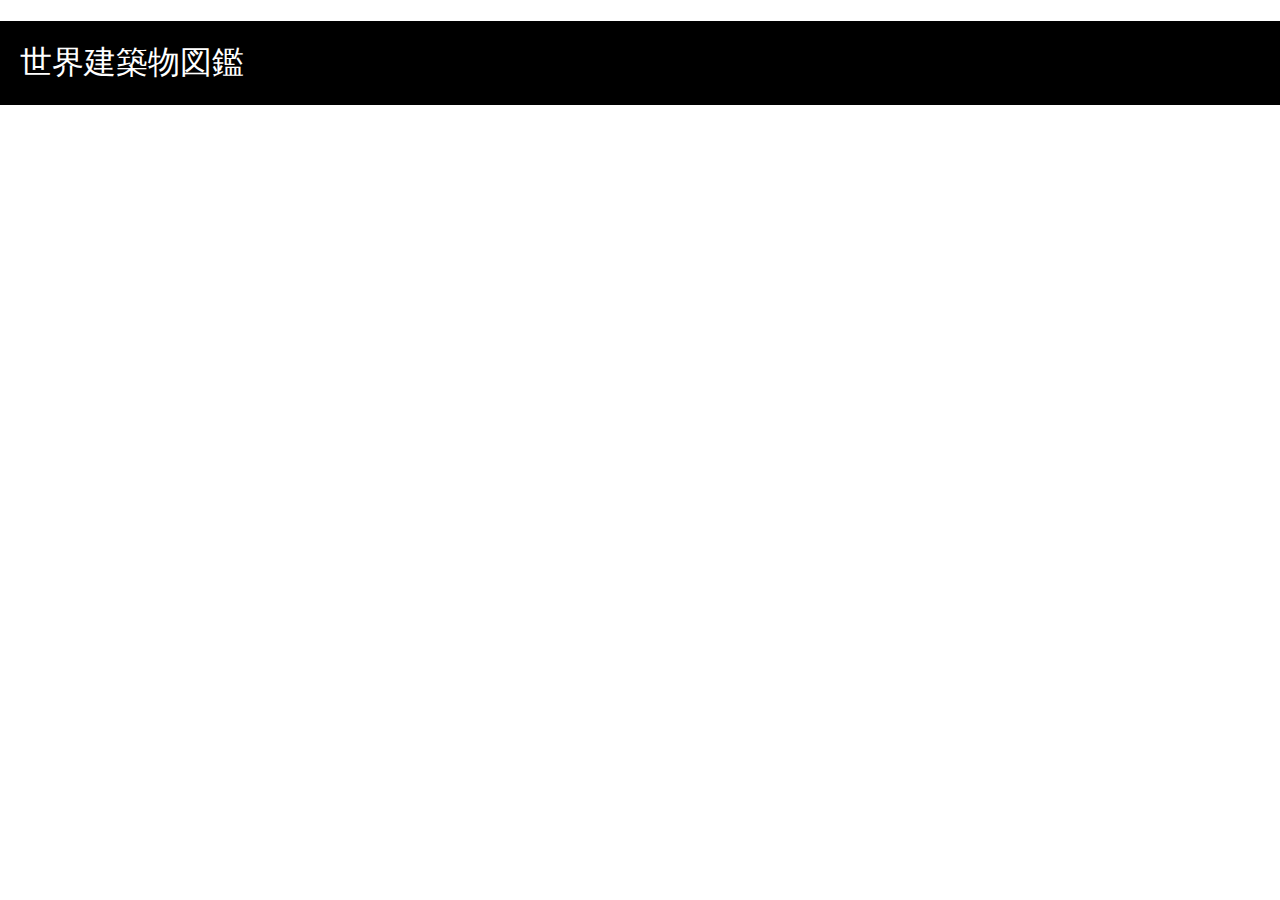
==== world-photo.html @ bb58488c "first commit" ====
<!DOCTYPE html>
<html lang="ja">
<head>
	<meta charset="UTF-8">
	<meta http-equiv="X-UA-Compatible" content="IE=edge">
	<meta name="viewport" content="width=device-width, initial-scale=1.0">
	<link href="https://fonts.googleapis.com/css2?family=Yuji+Mai&display=swap" rel="stylesheet">
	<link rel="stylesheet" href="./world-photo.css">
	<title>Document</title>
</head>
<body>
	<div class="header">
		<h1>世界建築物図鑑</h1>
	</div>
</body>
</html>
---- world-photo.css ----
@charset "UTF-8";
body{
	margin: 0;
}
.header h1{
	color: #fff;
	font-family: 'Zen Old Mincho', serif;	
	font-weight: lighter;
	background-color: #000;
	padding: 20px;
}
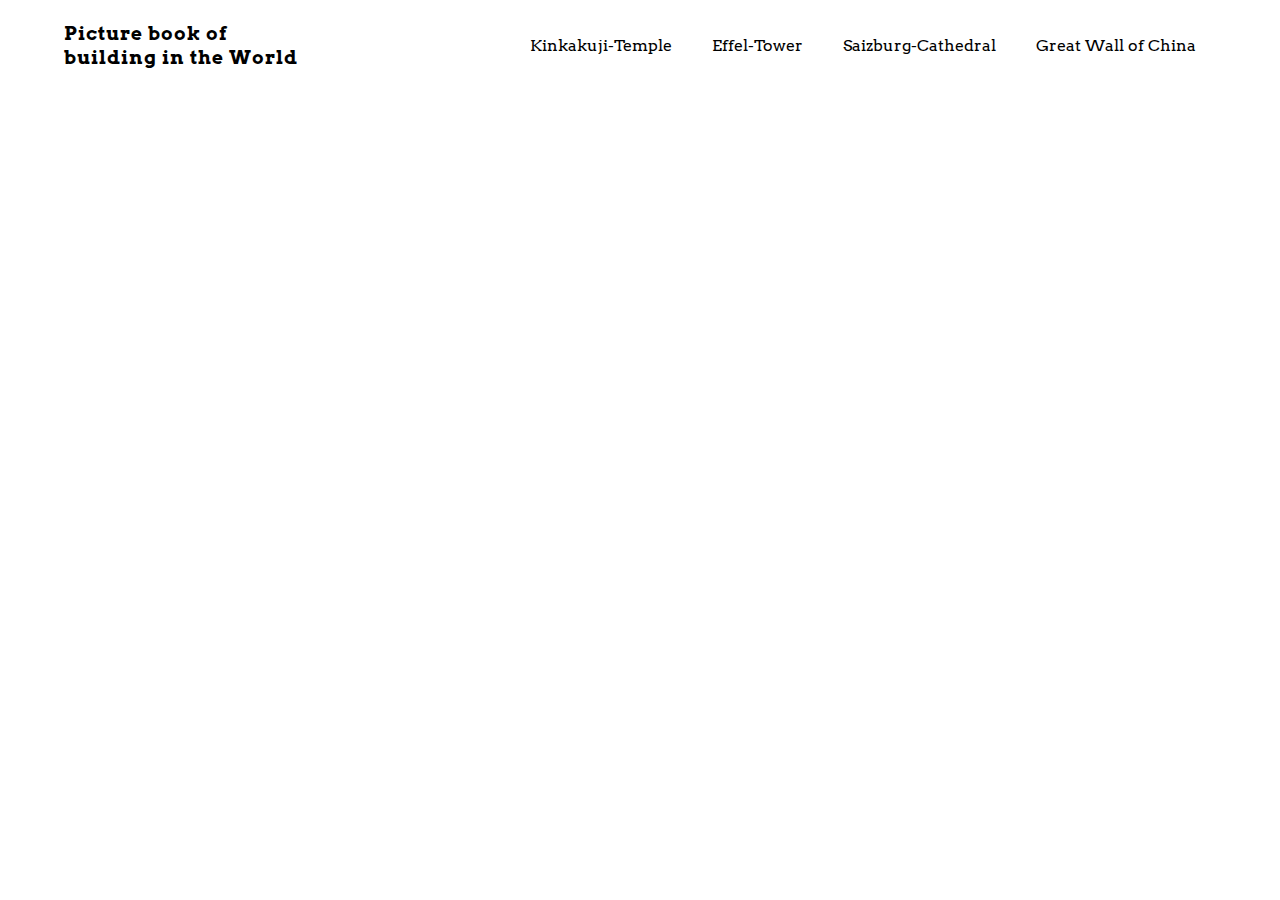
==== commit 7c6a5c13: "ヘッダー部分を作成しました" ====
--- a/world-photo.html
+++ b/world-photo.html
@@ -4,13 +4,24 @@
 	<meta charset="UTF-8">
 	<meta http-equiv="X-UA-Compatible" content="IE=edge">
 	<meta name="viewport" content="width=device-width, initial-scale=1.0">
-	<link href="https://fonts.googleapis.com/css2?family=Yuji+Mai&display=swap" rel="stylesheet">
-	<link rel="stylesheet" href="./world-photo.css">
+	<link href="https://fonts.googleapis.com/css2?family=Arvo&display=swap" rel="stylesheet">
+	<link rel="stylesheet" href="./world-photo.css">	
 	<title>Document</title>
 </head>
 <body>
-	<div class="header">
-		<h1>世界建築物図鑑</h1>
+	<div class="wrapper">
+		<div class="header">
+			<div class="title">
+				<h3>Picture book of<br>building in the World</h3>
+				
+			</div>
+			<ul>
+				<li><a href="">Kinkakuji-Temple</a></li>
+				<li><a href="">Effel-Tower</a></li>
+				<li><a href="">Saizburg-Cathedral</a></li>
+				<li><a href="">Great Wall of China</a></li>
+			</ul>
+		</div>
 	</div>
 </body>
 </html>--- a/world-photo.css
+++ b/world-photo.css
@@ -2,10 +2,36 @@
 body{
 	margin: 0;
 }
-.header h1{
-	color: #fff;
-	font-family: 'Zen Old Mincho', serif;	
-	font-weight: lighter;
-	background-color: #000;
+.wrapper{
+	width: 90%;
+	margin: auto;
+}
+.header{
+	display: flex;
+	justify-content: space-between;
+	align-items: center;
+}
+.title h3{
+	font-family: 'Arvo', serif;	
+	letter-spacing: 1px;
+	user-select: none;
+}
+.header ul{
+	display: flex;
+	list-style: none;
+}
+.header li{
 	padding: 20px;
+	font-family: 'Arvo', serif;	
+}
+.header a{
+	color: #000;
+	text-decoration: none;
+	user-select: none;
+}
+.header a:hover{
+	color: #000;
+	font-weight: bold;
+	text-decoration: none;
+	user-select: none;
 }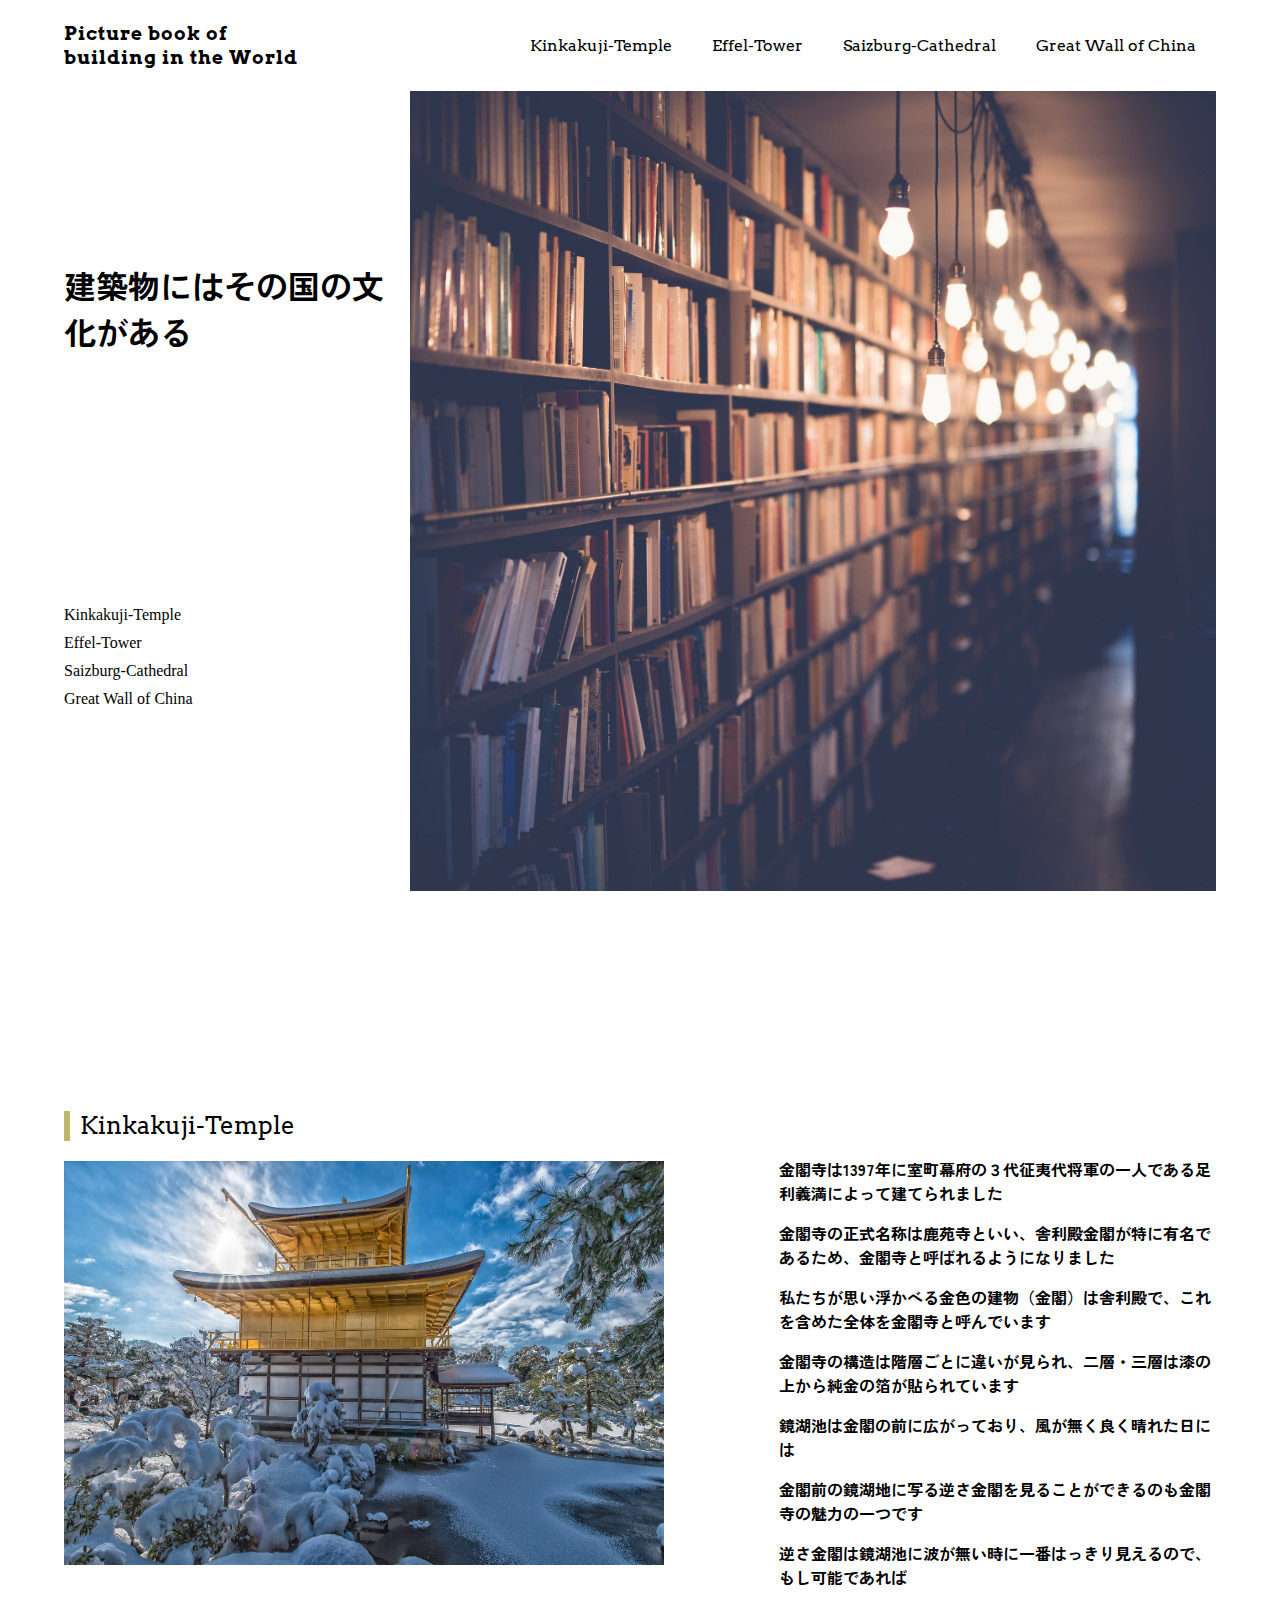
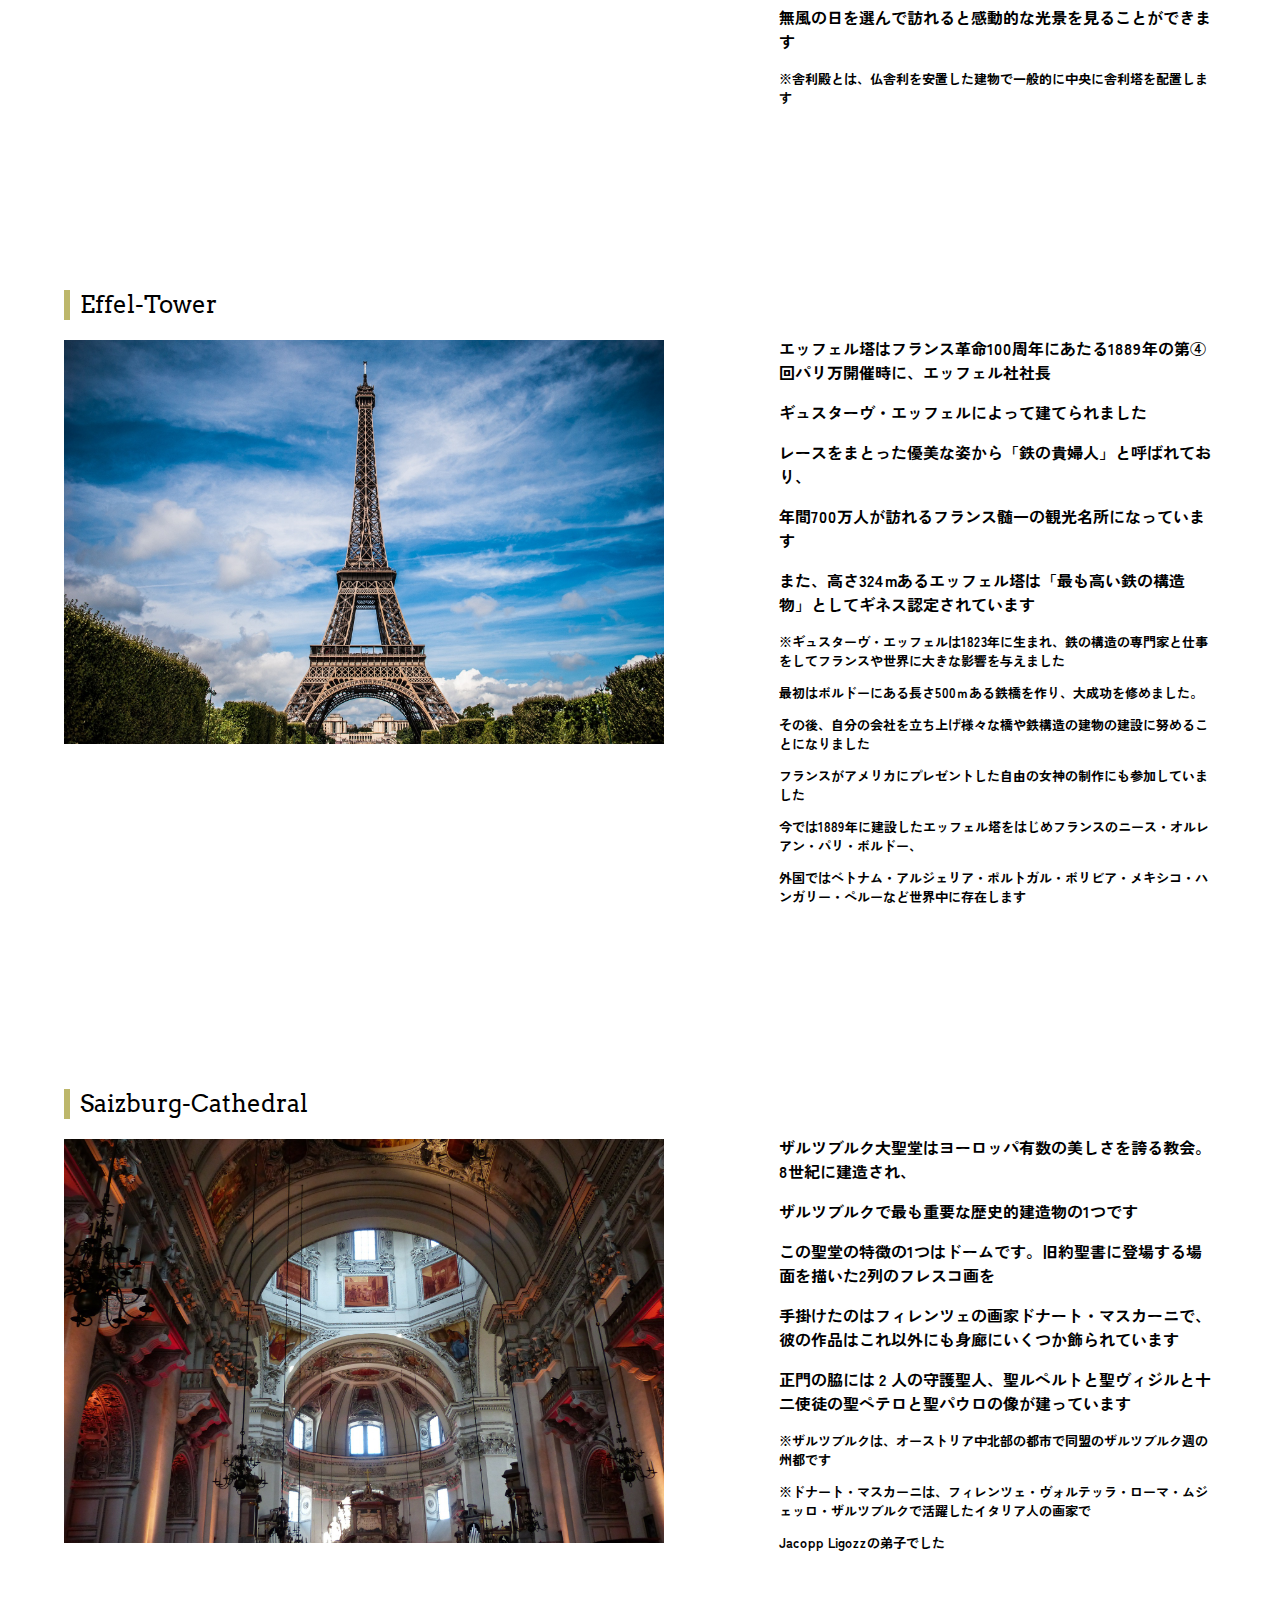
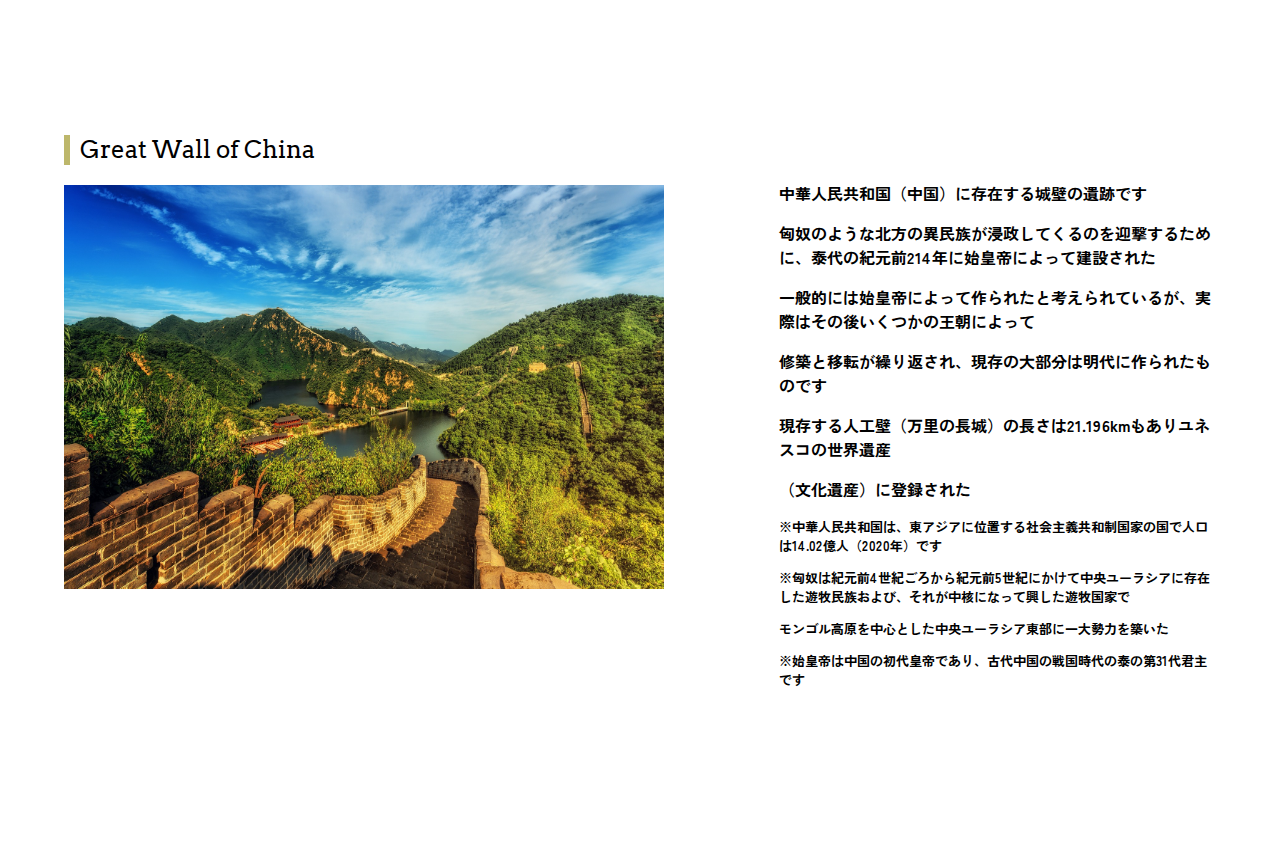
==== commit 71fff7e6: "ホームとメイン部分の作成をしました" ====
--- a/world-photo.html
+++ b/world-photo.html
@@ -5,6 +5,7 @@
 	<meta http-equiv="X-UA-Compatible" content="IE=edge">
 	<meta name="viewport" content="width=device-width, initial-scale=1.0">
 	<link href="https://fonts.googleapis.com/css2?family=Arvo&display=swap" rel="stylesheet">
+	<link href="https://fonts.googleapis.com/css2?family=Zen+Kaku+Gothic+Antique:wght@300&display=swap" rel="stylesheet">
 	<link rel="stylesheet" href="./world-photo.css">	
 	<title>Document</title>
 </head>
@@ -16,12 +17,94 @@
 				
 			</div>
 			<ul>
-				<li><a href="">Kinkakuji-Temple</a></li>
+				<li><a href="#kinkakuji-temple">Kinkakuji-Temple</a></li>
 				<li><a href="">Effel-Tower</a></li>
 				<li><a href="">Saizburg-Cathedral</a></li>
 				<li><a href="">Great Wall of China</a></li>
 			</ul>
 		</div>
+		<div id="home">
+			<div class="home-content">
+				<h1>建築物にはその国の文化がある</h1>
+				<ul>
+					<li>Kinkakuji-Temple</a></li>
+					<li>Effel-Tower</li>
+					<li>Saizburg-Cathedral</li>
+					<li>Great Wall of China</li>
+				</ul>
+			</div>
+			<img src="./images/books-g651b30dfe_1920.jpg" alt="ホーム画像">
+		</div>
+		<div class="main">
+			<div class="main-content" id="kinkakuji-temple">
+				<h2>Kinkakuji-Temple</h2>
+				<img src="./images/kinkakuji-temple-g443d38668_1920.jpg" alt="金閣寺画像">
+			</div>
+			<div class="explanation">
+				<p>金閣寺は1397年に室町幕府の３代征夷代将軍の一人である足利義満によって建てられました</p>
+				<p>金閣寺の正式名称は鹿苑寺といい、舎利殿金閣が特に有名であるため、金閣寺と呼ばれるようになりました</p>
+				<p>私たちが思い浮かべる金色の建物（金閣）は舎利殿で、これを含めた全体を金閣寺と呼んでいます</p>
+				<p>金閣寺の構造は階層ごとに違いが見られ、二層・三層は漆の上から純金の箔が貼られています</p>
+				<p>鏡湖池は金閣の前に広がっており、風が無く良く晴れた日には</p>
+				<p>金閣前の鏡湖地に写る逆さ金閣を見ることができるのも金閣寺の魅力の一つです</p>
+				<p>逆さ金閣は鏡湖池に波が無い時に一番はっきり見えるので、もし可能であれば</p>
+				<p>無風の日を選んで訪れると感動的な光景を見ることができます</p>
+				<p class="detail-explanation">※舎利殿とは、仏舎利を安置した建物で一般的に中央に舎利塔を配置します</p>
+			</div>
+		</div>
+		<div class="main">
+			<div class="main-content" id="effel-tower">
+				<h2>Effel-Tower</h2>
+				<img src="./images/eiffel-tower-gb8e3b9db5_1920.jpg" alt="エッフェル塔画像">
+			</div>
+			<div class="explanation">
+				<p>エッフェル塔はフランス革命100周年にあたる1889年の第④回パリ万開催時に、エッフェル社社長</p>
+				<p>ギュスターヴ・エッフェルによって建てられました</p>
+				<p>レースをまとった優美な姿から「鉄の貴婦人」と呼ばれており、</p>
+				<p>年間700万人が訪れるフランス髄一の観光名所になっています</p>
+				<p>また、高さ324mあるエッフェル塔は「最も高い鉄の構造物」としてギネス認定されています</p>
+				<p class="detail-explanation">※ギュスターヴ・エッフェルは1823年に生まれ、鉄の構造の専門家と仕事をしてフランスや世界に大きな影響を与えました</p>
+				<p class="detail-explanation">最初はボルドーにある長さ500ｍある鉄橋を作り、大成功を修めました。</p>
+				<p class="detail-explanation">その後、自分の会社を立ち上げ様々な橋や鉄構造の建物の建設に努めることになりました</p>
+				<p class="detail-explanation">フランスがアメリカにプレゼントした自由の女神の制作にも参加していました</p>
+				<p class="detail-explanation">今では1889年に建設したエッフェル塔をはじめフランスのニース・オルレアン・パリ・ボルドー、</p>
+				<p class="detail-explanation">外国ではベトナム・アルジェリア・ポルトガル・ボリビア・メキシコ・ハンガリー・ペルーなど世界中に存在します</p>
+			</div>
+		</div>
+		<div class="main">
+			<div class="main-content" id="saizburg-cathedral">
+				<h2>Saizburg-Cathedral</h2>
+				<img src="./images/salzburg-cathedral-g5c7a16c61_1920.jpg" alt="ザルツブルク大聖堂画像">
+			</div>
+			<div class="explanation">
+				<p>ザルツブルク大聖堂はヨーロッパ有数の美しさを誇る教会。8世紀に建造され、</p>
+				<p>ザルツブルクで最も重要な歴史的建造物の1つです</p>	
+				<p>この聖堂の特徴の1つはドームです。旧約聖書に登場する場面を描いた2列のフレスコ画を</p>	
+				<p>手掛けたのはフィレンツェの画家ドナート・マスカーニで、彼の作品はこれ以外にも身廊にいくつか飾られています</p>	
+				<p>	正門の脇には 2 人の守護聖人、聖ルペルトと聖ヴィジルと十二使徒の聖ペテロと聖パウロの像が建っています</p>
+				<p class="detail-explanation">※ザルツブルクは、オーストリア中北部の都市で同盟のザルツブルク週の州都です</p>
+				<p class="detail-explanation">※ドナート・マスカーニは、フィレンツェ・ヴォルテッラ・ローマ・ムジェッロ・ザルツブルクで活躍したイタリア人の画家で</p>
+				<p class="detail-explanation">Jacopp Ligozzの弟子でした</p>
+			</div>
+		</div>
+		<div class="main">
+			<div class="main-content" id="great wall of china">
+				<h2>Great Wall of China</h2>
+				<img src="./images/great-wall-gf71ff3d51_1920.jpg" alt="万里の長城画像">
+			</div>
+			<div class="explanation">
+				<p>中華人民共和国（中国）に存在する城壁の遺跡です</p>	
+				<p>匈奴のような北方の異民族が浸政してくるのを迎撃するために、泰代の紀元前214年に始皇帝によって建設された</p>
+				<p>一般的には始皇帝によって作られたと考えられているが、実際はその後いくつかの王朝によって</p>	
+				<p>修築と移転が繰り返され、現存の大部分は明代に作られたものです</p>
+				<p>現存する人工壁（万里の長城）の長さは21.196kmもありユネスコの世界遺産</p>
+				<p>（文化遺産）に登録された</p>	
+				<p class="detail-explanation">※中華人民共和国は、東アジアに位置する社会主義共和制国家の国で人口は14.02億人（2020年）です</p>
+				<p class="detail-explanation">※匈奴は紀元前4世紀ごろから紀元前5世紀にかけて中央ユーラシアに存在した遊牧民族および、それが中核になって興した遊牧国家で</p>
+				<p class="detail-explanation">モンゴル高原を中心とした中央ユーラシア東部に一大勢力を築いた</p>
+				<p class="detail-explanation">※始皇帝は中国の初代皇帝であり、古代中国の戦国時代の泰の第31代君主です</p>
+			</div>	
+		</div>
 	</div>
 </body>
 </html>--- a/world-photo.css
+++ b/world-photo.css
@@ -34,4 +34,52 @@
 	font-weight: bold;
 	text-decoration: none;
 	user-select: none;
+}
+#home{
+	display: flex;
+	justify-content: space-between;
+	padding-bottom: 200px;
+}
+.home-content h1{
+	font-family: 'Zen Kaku Gothic Antique', sans-serif;
+	padding-top: 150px;
+}
+.home-content ul{
+	list-style: none;
+	padding-top: 220px;
+	padding-left: 0;
+}
+.home-content li{
+	padding-top: 10px;
+}
+#home img{
+	width: 70%;
+	height: 800px;
+}
+.main{
+	display: flex;
+	padding-bottom: 150px;
+}
+.main-content h2{
+	font-family: 'Arvo', serif;	
+	font-weight: lighter;
+	border-left: 6px solid #bdb76b;
+	padding-left: 10px;
+}
+.main-content img{
+	width: 600px;
+	height: 404px;
+}
+.explanation{
+	padding-top: 50px;
+	padding-left: 10%;
+}
+.explanation p{
+	font-family: 'Zen Kaku Gothic Antique', sans-serif;
+	font-weight: bold;
+}
+.explanation .detail-explanation{
+	font-size: 13px;
+	font-family: 'Zen Kaku Gothic Antique', sans-serif;
+	font-weight: bold;
 }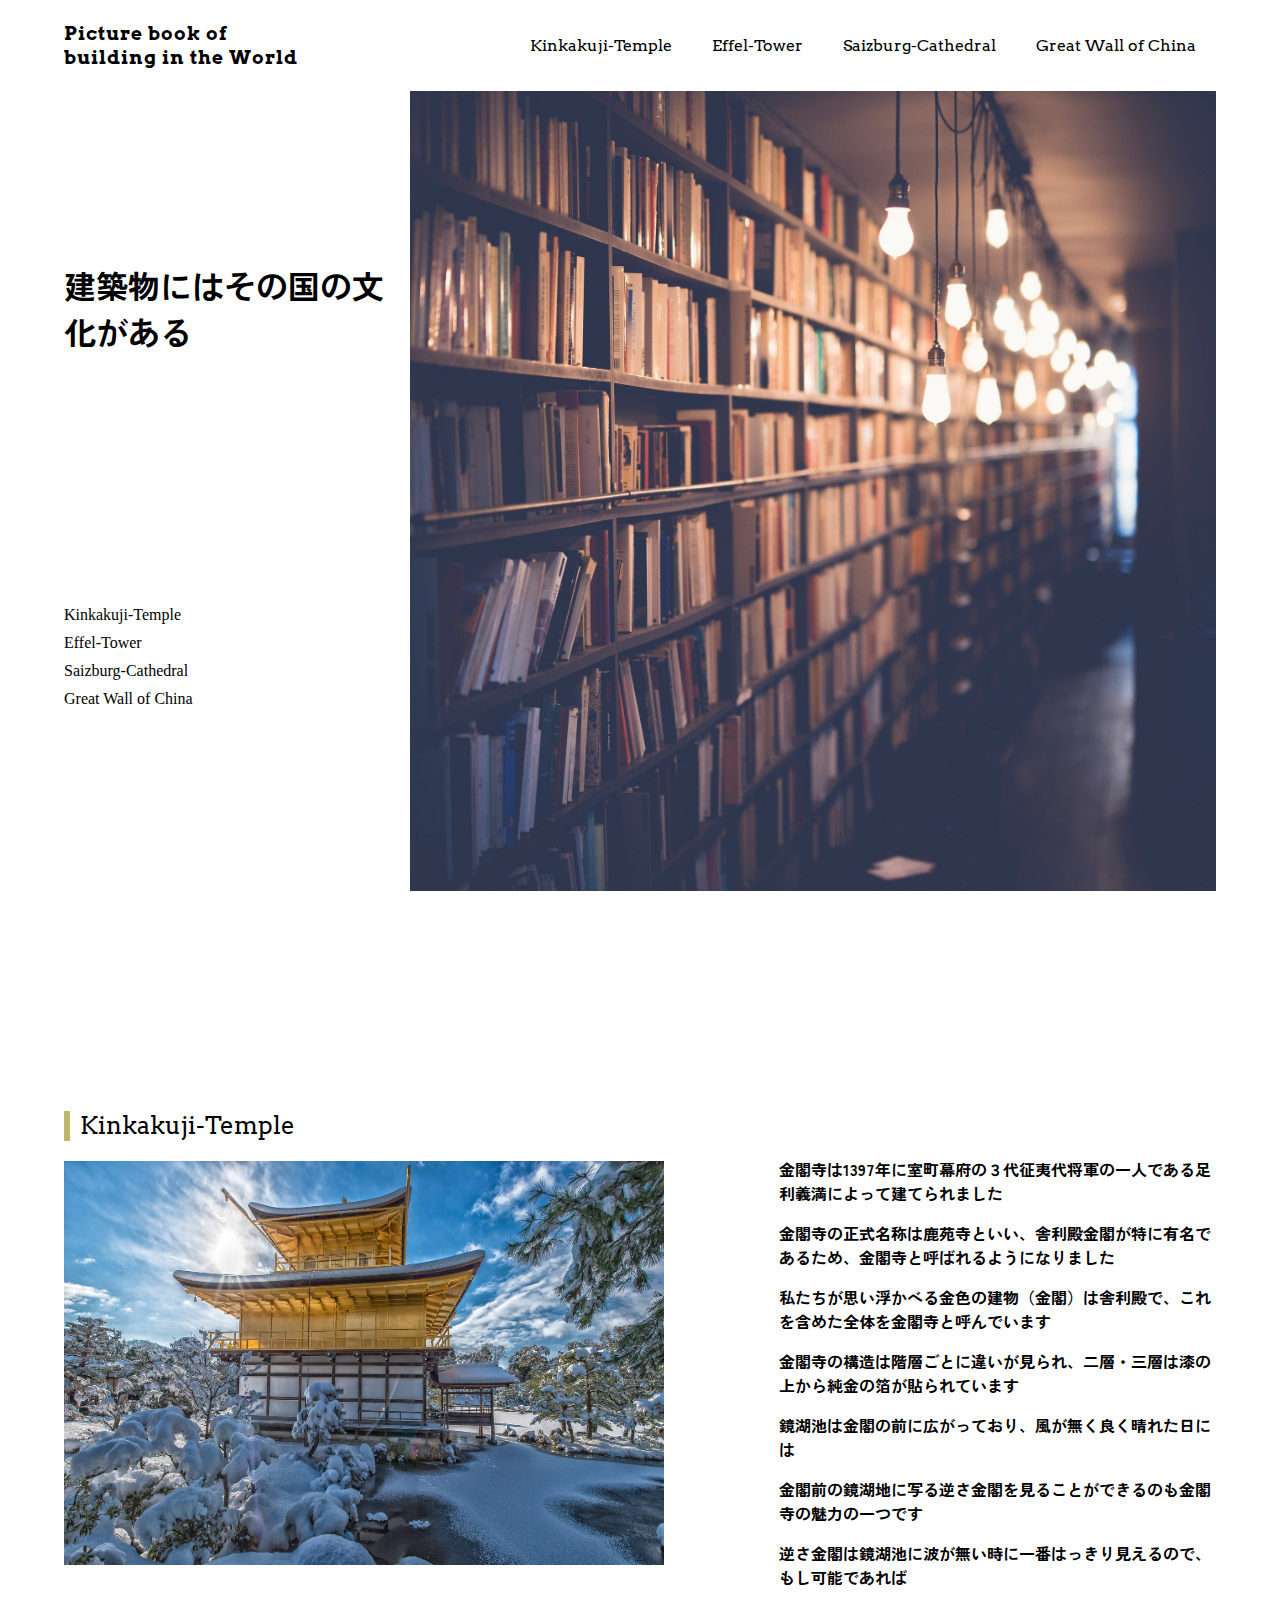
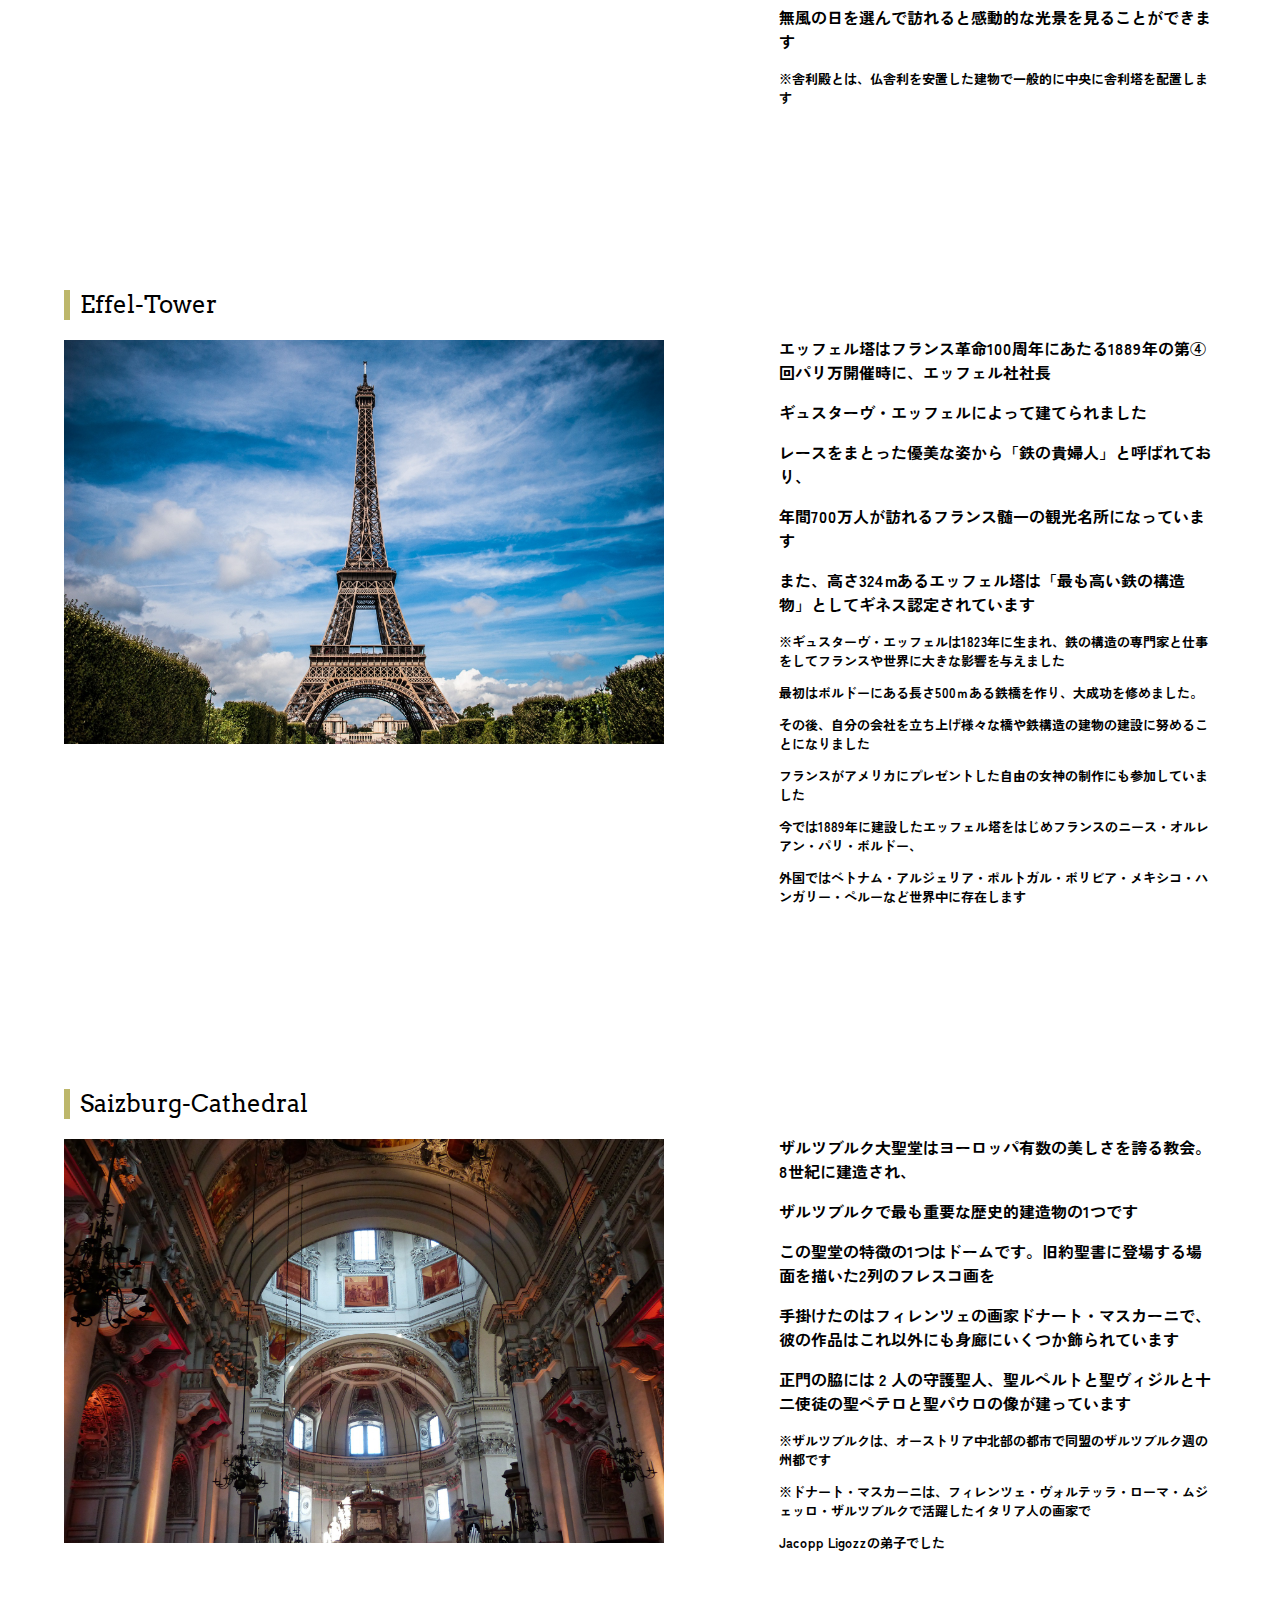
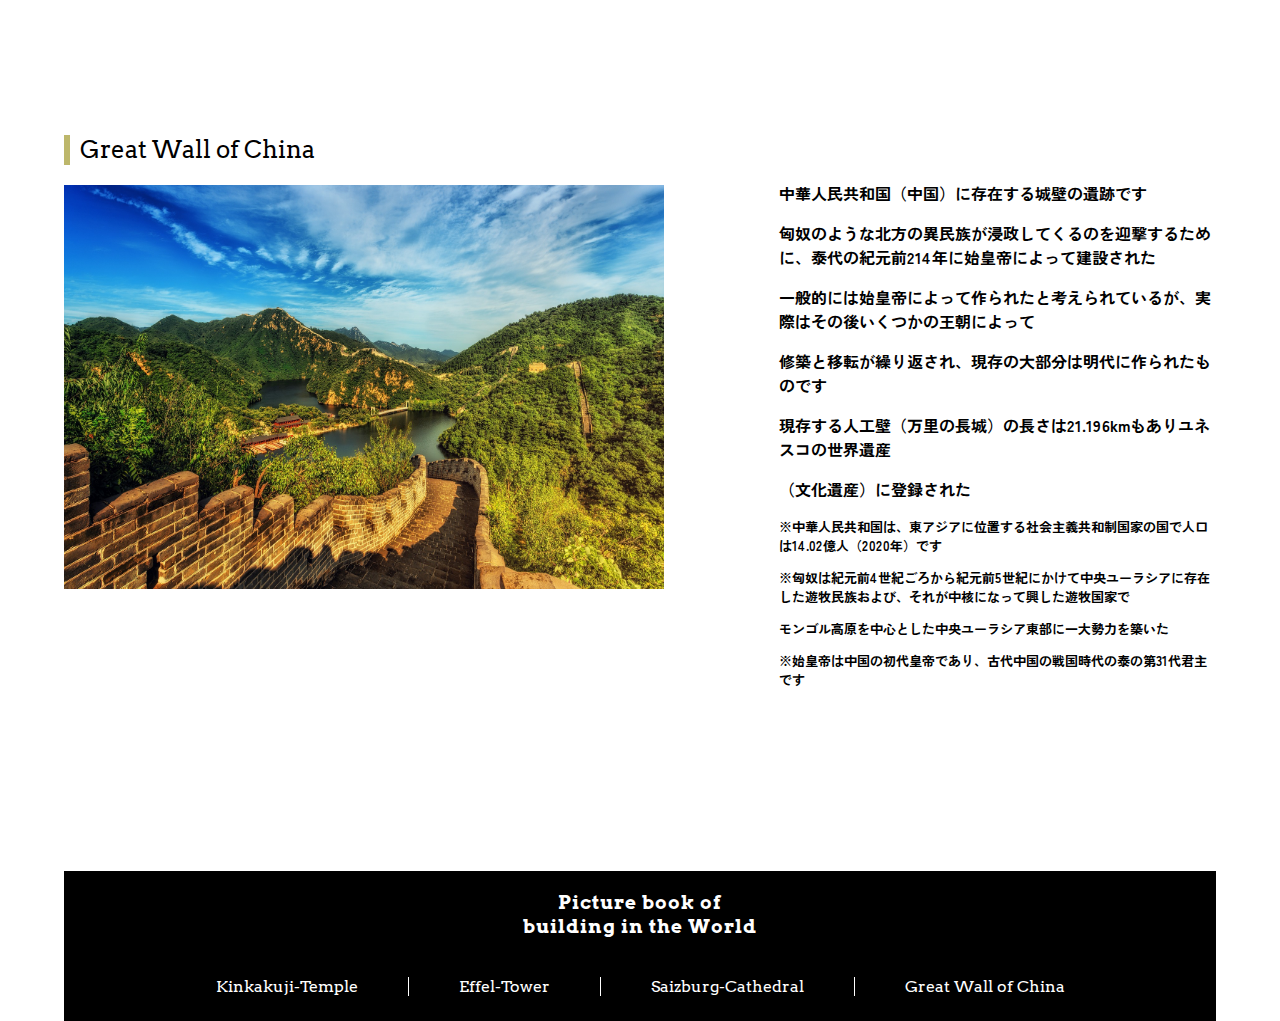
==== commit 7ee6d123: "フッター部分を作成しました" ====
--- a/world-photo.html
+++ b/world-photo.html
@@ -14,7 +14,6 @@
 		<div class="header">
 			<div class="title">
 				<h3>Picture book of<br>building in the World</h3>
-				
 			</div>
 			<ul>
 				<li><a href="#kinkakuji-temple">Kinkakuji-Temple</a></li>
@@ -105,6 +104,15 @@
 				<p class="detail-explanation">※始皇帝は中国の初代皇帝であり、古代中国の戦国時代の泰の第31代君主です</p>
 			</div>	
 		</div>
+		<div class="footer">
+			<h3>Picture book of<br>building in the World</h3>
+			<ul>
+				<li class="border">Kinkakuji-Temple</li>
+				<li class="border">Effel-Tower</li>
+				<li class="border">Saizburg-Cathedral</li>
+				<li>Great Wall of China</li>
+			</ul>
+		</div>
 	</div>
 </body>
 </html>--- a/world-photo.css
+++ b/world-photo.css
@@ -82,4 +82,32 @@
 	font-size: 13px;
 	font-family: 'Zen Kaku Gothic Antique', sans-serif;
 	font-weight: bold;
-}+}
+.footer{
+	width: 100%;
+	height: 150px;
+	background-color: #000;
+}
+.footer h3{
+	color: #fff;
+	font-family: 'Arvo', serif;	
+	text-align: center;
+	padding: 20px;
+	letter-spacing: 1px;
+	user-select: none;
+}
+.footer ul{
+	list-style: none;
+	display: flex;
+	justify-content: center;
+	padding: 0;
+}
+.footer li{
+	color: #fff;
+	font-family: 'Arvo', serif;
+	text-align: center;	
+	padding: 0 50px;
+}
+.border{
+	border-right: 1px solid #fff;
+}
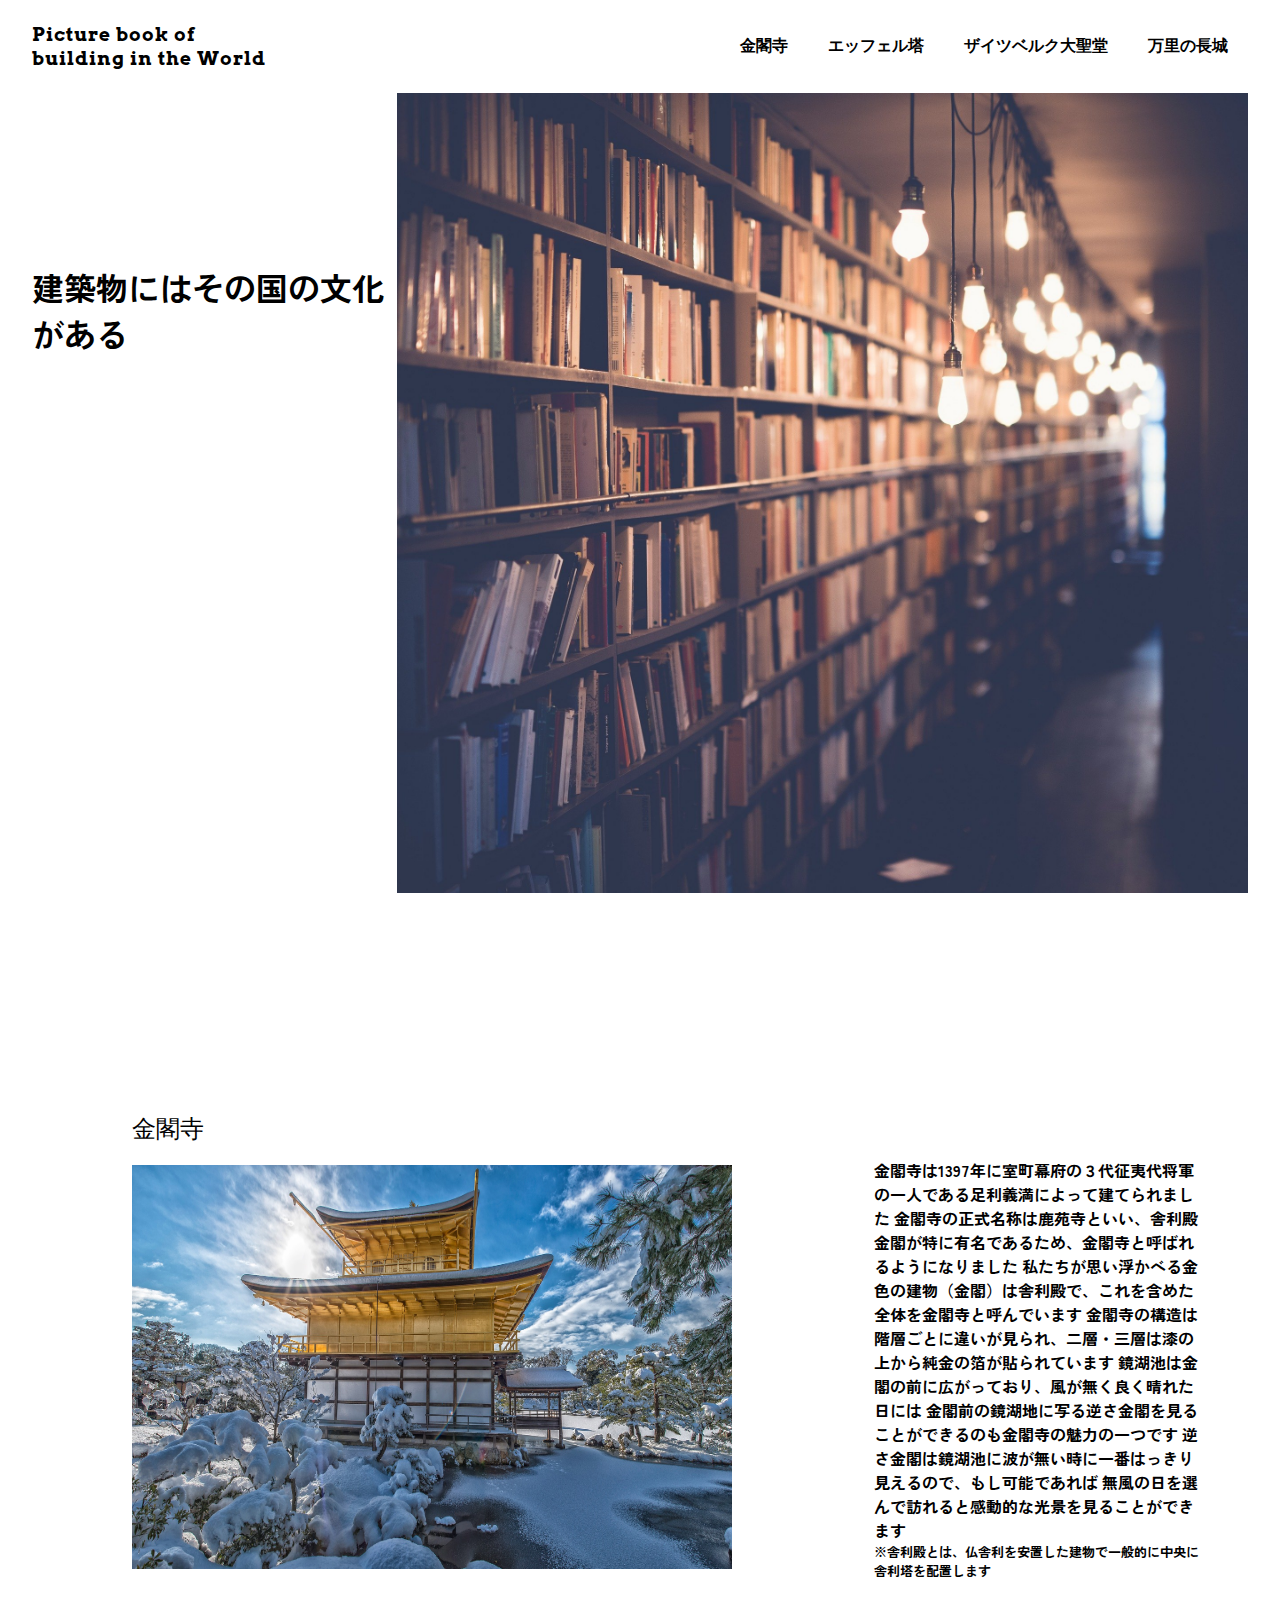
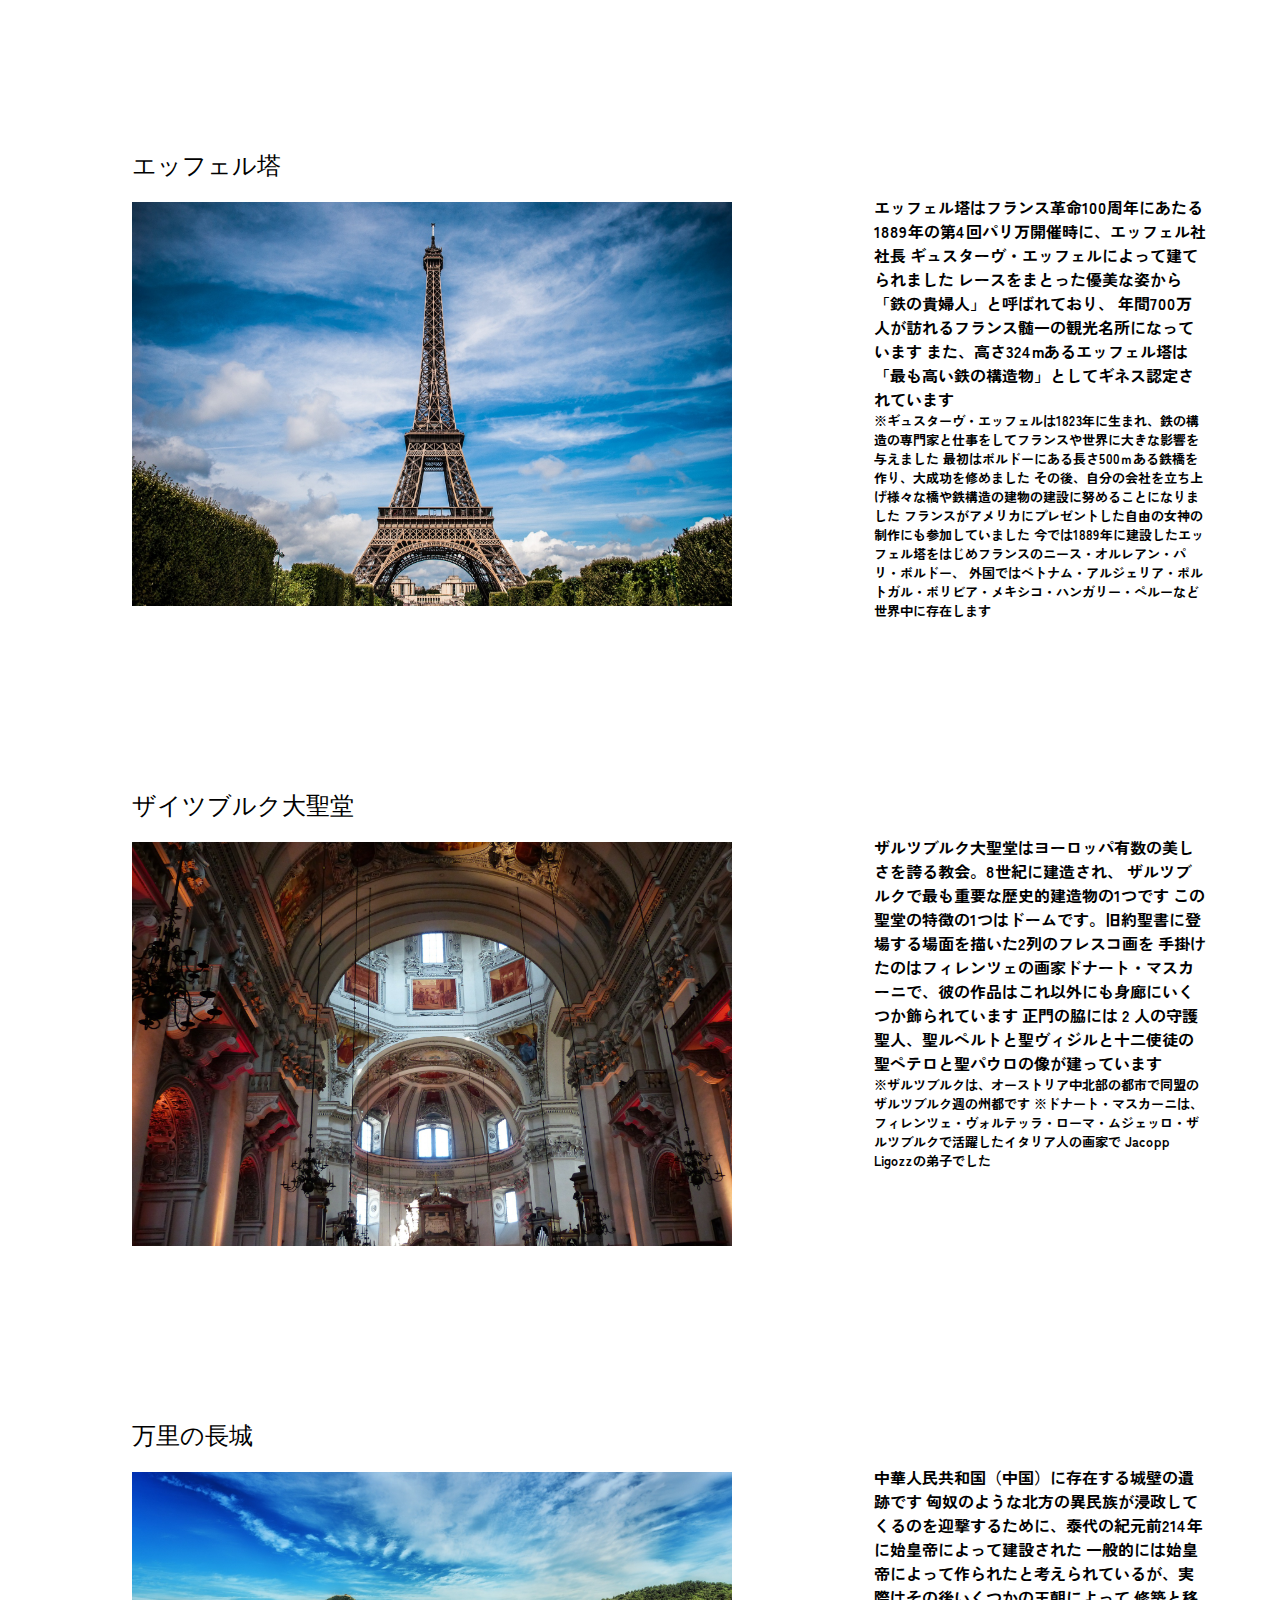
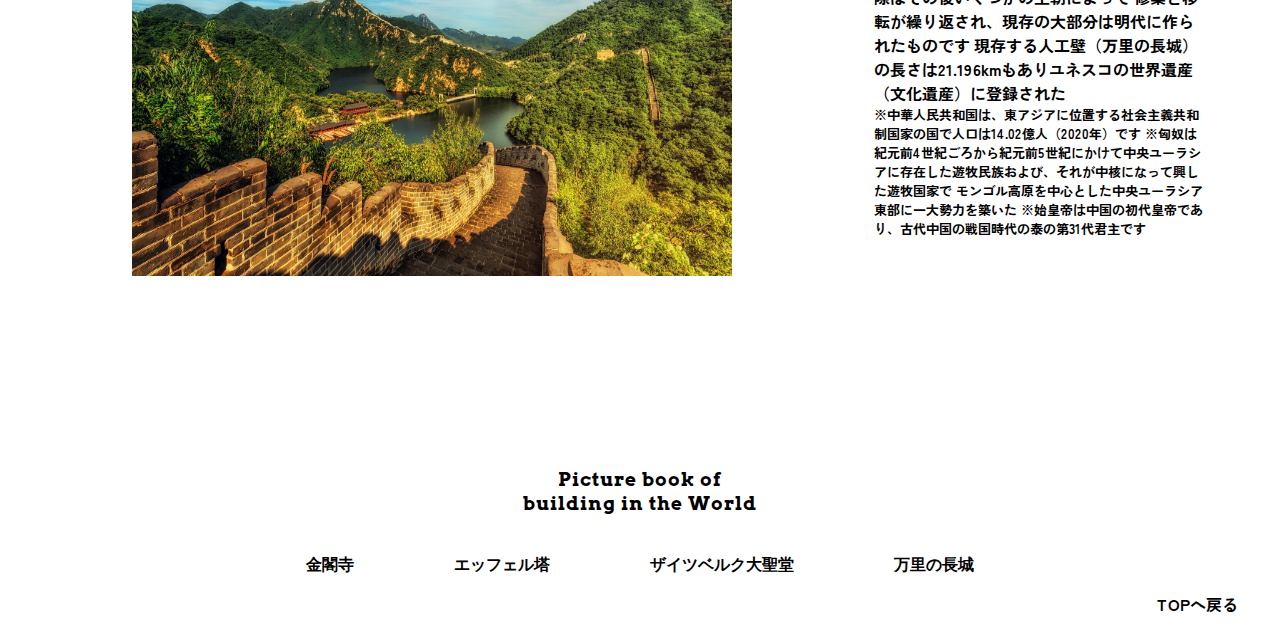
==== commit 5cabe862: "配置を変更しました" ====
--- a/world-photo.html
+++ b/world-photo.html
@@ -7,111 +7,115 @@
 	<link href="https://fonts.googleapis.com/css2?family=Arvo&display=swap" rel="stylesheet">
 	<link href="https://fonts.googleapis.com/css2?family=Zen+Kaku+Gothic+Antique:wght@300&display=swap" rel="stylesheet">
 	<link rel="stylesheet" href="./world-photo.css">	
-	<title>Document</title>
+	<title>世界建築物図鑑</title>
 </head>
 <body>
 	<div class="wrapper">
 		<div class="header">
-			<div class="title">
-				<h3>Picture book of<br>building in the World</h3>
-			</div>
+			<h3>Picture book of<br>building in the World</h3>
 			<ul>
-				<li><a href="#kinkakuji-temple">Kinkakuji-Temple</a></li>
-				<li><a href="">Effel-Tower</a></li>
-				<li><a href="">Saizburg-Cathedral</a></li>
-				<li><a href="">Great Wall of China</a></li>
+				<li><a href="#kinkakuji-temple">金閣寺</a></li>
+				<li><a href="#effel-tower">エッフェル塔</a></li>
+				<li><a href="#saizburg-cathedral">ザイツベルク大聖堂</a></li>
+				<li><a href="#great-wall-of-china">万里の長城</a></li>
 			</ul>
 		</div>
-		<div id="home">
-			<div class="home-content">
-				<h1>建築物にはその国の文化がある</h1>
-				<ul>
-					<li>Kinkakuji-Temple</a></li>
-					<li>Effel-Tower</li>
-					<li>Saizburg-Cathedral</li>
-					<li>Great Wall of China</li>
-				</ul>
-			</div>
+		<div class="home">
+			<h1>建築物にはその国の文化がある</h1>
 			<img src="./images/books-g651b30dfe_1920.jpg" alt="ホーム画像">
 		</div>
 		<div class="main">
 			<div class="main-content" id="kinkakuji-temple">
-				<h2>Kinkakuji-Temple</h2>
+				<h2>金閣寺</h2>
 				<img src="./images/kinkakuji-temple-g443d38668_1920.jpg" alt="金閣寺画像">
 			</div>
 			<div class="explanation">
-				<p>金閣寺は1397年に室町幕府の３代征夷代将軍の一人である足利義満によって建てられました</p>
-				<p>金閣寺の正式名称は鹿苑寺といい、舎利殿金閣が特に有名であるため、金閣寺と呼ばれるようになりました</p>
-				<p>私たちが思い浮かべる金色の建物（金閣）は舎利殿で、これを含めた全体を金閣寺と呼んでいます</p>
-				<p>金閣寺の構造は階層ごとに違いが見られ、二層・三層は漆の上から純金の箔が貼られています</p>
-				<p>鏡湖池は金閣の前に広がっており、風が無く良く晴れた日には</p>
-				<p>金閣前の鏡湖地に写る逆さ金閣を見ることができるのも金閣寺の魅力の一つです</p>
-				<p>逆さ金閣は鏡湖池に波が無い時に一番はっきり見えるので、もし可能であれば</p>
-				<p>無風の日を選んで訪れると感動的な光景を見ることができます</p>
-				<p class="detail-explanation">※舎利殿とは、仏舎利を安置した建物で一般的に中央に舎利塔を配置します</p>
+				<p>金閣寺は1397年に室町幕府の３代征夷代将軍の一人である足利義満によって建てられました
+				金閣寺の正式名称は鹿苑寺といい、舎利殿金閣が特に有名であるため、金閣寺と呼ばれるようになりました
+				私たちが思い浮かべる金色の建物（金閣）は舎利殿で、これを含めた全体を金閣寺と呼んでいます
+				金閣寺の構造は階層ごとに違いが見られ、二層・三層は漆の上から純金の箔が貼られています
+				鏡湖池は金閣の前に広がっており、風が無く良く晴れた日には
+				金閣前の鏡湖地に写る逆さ金閣を見ることができるのも金閣寺の魅力の一つです
+				逆さ金閣は鏡湖池に波が無い時に一番はっきり見えるので、もし可能であれば
+				無風の日を選んで訪れると感動的な光景を見ることができます
+			</p>
+			<p class="detail-explanation">※舎利殿とは、仏舎利を安置した建物で一般的に中央に舎利塔を配置します</p>
 			</div>
 		</div>
 		<div class="main">
 			<div class="main-content" id="effel-tower">
-				<h2>Effel-Tower</h2>
+				<h2>エッフェル塔</h2>
 				<img src="./images/eiffel-tower-gb8e3b9db5_1920.jpg" alt="エッフェル塔画像">
 			</div>
 			<div class="explanation">
-				<p>エッフェル塔はフランス革命100周年にあたる1889年の第④回パリ万開催時に、エッフェル社社長</p>
-				<p>ギュスターヴ・エッフェルによって建てられました</p>
-				<p>レースをまとった優美な姿から「鉄の貴婦人」と呼ばれており、</p>
-				<p>年間700万人が訪れるフランス髄一の観光名所になっています</p>
-				<p>また、高さ324mあるエッフェル塔は「最も高い鉄の構造物」としてギネス認定されています</p>
-				<p class="detail-explanation">※ギュスターヴ・エッフェルは1823年に生まれ、鉄の構造の専門家と仕事をしてフランスや世界に大きな影響を与えました</p>
-				<p class="detail-explanation">最初はボルドーにある長さ500ｍある鉄橋を作り、大成功を修めました。</p>
-				<p class="detail-explanation">その後、自分の会社を立ち上げ様々な橋や鉄構造の建物の建設に努めることになりました</p>
-				<p class="detail-explanation">フランスがアメリカにプレゼントした自由の女神の制作にも参加していました</p>
-				<p class="detail-explanation">今では1889年に建設したエッフェル塔をはじめフランスのニース・オルレアン・パリ・ボルドー、</p>
-				<p class="detail-explanation">外国ではベトナム・アルジェリア・ポルトガル・ボリビア・メキシコ・ハンガリー・ペルーなど世界中に存在します</p>
+				<p>
+					エッフェル塔はフランス革命100周年にあたる1889年の第4回パリ万開催時に、エッフェル社社長
+					ギュスターヴ・エッフェルによって建てられました
+					レースをまとった優美な姿から「鉄の貴婦人」と呼ばれており、
+					年間700万人が訪れるフランス髄一の観光名所になっています
+					また、高さ324mあるエッフェル塔は「最も高い鉄の構造物」としてギネス認定されています
+				</p>
+				<p class="detail-explanation">
+					※ギュスターヴ・エッフェルは1823年に生まれ、鉄の構造の専門家と仕事をしてフランスや世界に大きな影響を与えました
+					最初はボルドーにある長さ500ｍある鉄橋を作り、大成功を修めました
+					その後、自分の会社を立ち上げ様々な橋や鉄構造の建物の建設に努めることになりました
+					フランスがアメリカにプレゼントした自由の女神の制作にも参加していました
+					今では1889年に建設したエッフェル塔をはじめフランスのニース・オルレアン・パリ・ボルドー、
+					外国ではベトナム・アルジェリア・ポルトガル・ボリビア・メキシコ・ハンガリー・ペルーなど世界中に存在します
+				</p>
 			</div>
 		</div>
 		<div class="main">
 			<div class="main-content" id="saizburg-cathedral">
-				<h2>Saizburg-Cathedral</h2>
+				<h2>ザイツブルク大聖堂</h2>
 				<img src="./images/salzburg-cathedral-g5c7a16c61_1920.jpg" alt="ザルツブルク大聖堂画像">
 			</div>
 			<div class="explanation">
-				<p>ザルツブルク大聖堂はヨーロッパ有数の美しさを誇る教会。8世紀に建造され、</p>
-				<p>ザルツブルクで最も重要な歴史的建造物の1つです</p>	
-				<p>この聖堂の特徴の1つはドームです。旧約聖書に登場する場面を描いた2列のフレスコ画を</p>	
-				<p>手掛けたのはフィレンツェの画家ドナート・マスカーニで、彼の作品はこれ以外にも身廊にいくつか飾られています</p>	
-				<p>	正門の脇には 2 人の守護聖人、聖ルペルトと聖ヴィジルと十二使徒の聖ペテロと聖パウロの像が建っています</p>
-				<p class="detail-explanation">※ザルツブルクは、オーストリア中北部の都市で同盟のザルツブルク週の州都です</p>
-				<p class="detail-explanation">※ドナート・マスカーニは、フィレンツェ・ヴォルテッラ・ローマ・ムジェッロ・ザルツブルクで活躍したイタリア人の画家で</p>
-				<p class="detail-explanation">Jacopp Ligozzの弟子でした</p>
+				<p>
+					ザルツブルク大聖堂はヨーロッパ有数の美しさを誇る教会。8世紀に建造され、
+					ザルツブルクで最も重要な歴史的建造物の1つです
+					この聖堂の特徴の1つはドームです。旧約聖書に登場する場面を描いた2列のフレスコ画を
+					手掛けたのはフィレンツェの画家ドナート・マスカーニで、彼の作品はこれ以外にも身廊にいくつか飾られています	
+					正門の脇には 2 人の守護聖人、聖ルペルトと聖ヴィジルと十二使徒の聖ペテロと聖パウロの像が建っています
+				</p>
+				<p class="detail-explanation">
+					※ザルツブルクは、オーストリア中北部の都市で同盟のザルツブルク週の州都です
+					※ドナート・マスカーニは、フィレンツェ・ヴォルテッラ・ローマ・ムジェッロ・ザルツブルクで活躍したイタリア人の画家で
+					Jacopp Ligozzの弟子でした
+				</p>
 			</div>
 		</div>
 		<div class="main">
-			<div class="main-content" id="great wall of china">
-				<h2>Great Wall of China</h2>
+			<div class="main-content" id="great-wall-of-china">
+				<h2>万里の長城</h2>
 				<img src="./images/great-wall-gf71ff3d51_1920.jpg" alt="万里の長城画像">
 			</div>
 			<div class="explanation">
-				<p>中華人民共和国（中国）に存在する城壁の遺跡です</p>	
-				<p>匈奴のような北方の異民族が浸政してくるのを迎撃するために、泰代の紀元前214年に始皇帝によって建設された</p>
-				<p>一般的には始皇帝によって作られたと考えられているが、実際はその後いくつかの王朝によって</p>	
-				<p>修築と移転が繰り返され、現存の大部分は明代に作られたものです</p>
-				<p>現存する人工壁（万里の長城）の長さは21.196kmもありユネスコの世界遺産</p>
-				<p>（文化遺産）に登録された</p>	
-				<p class="detail-explanation">※中華人民共和国は、東アジアに位置する社会主義共和制国家の国で人口は14.02億人（2020年）です</p>
-				<p class="detail-explanation">※匈奴は紀元前4世紀ごろから紀元前5世紀にかけて中央ユーラシアに存在した遊牧民族および、それが中核になって興した遊牧国家で</p>
-				<p class="detail-explanation">モンゴル高原を中心とした中央ユーラシア東部に一大勢力を築いた</p>
-				<p class="detail-explanation">※始皇帝は中国の初代皇帝であり、古代中国の戦国時代の泰の第31代君主です</p>
+				<p>
+					中華人民共和国（中国）に存在する城壁の遺跡です	
+					匈奴のような北方の異民族が浸政してくるのを迎撃するために、泰代の紀元前214年に始皇帝によって建設された
+					一般的には始皇帝によって作られたと考えられているが、実際はその後いくつかの王朝によって
+					修築と移転が繰り返され、現存の大部分は明代に作られたものです
+					現存する人工壁（万里の長城）の長さは21.196kmもありユネスコの世界遺産
+					（文化遺産）に登録された
+				</p>	
+				<p class="detail-explanation">
+					※中華人民共和国は、東アジアに位置する社会主義共和制国家の国で人口は14.02億人（2020年）です
+					※匈奴は紀元前4世紀ごろから紀元前5世紀にかけて中央ユーラシアに存在した遊牧民族および、それが中核になって興した遊牧国家で
+					モンゴル高原を中心とした中央ユーラシア東部に一大勢力を築いた
+					※始皇帝は中国の初代皇帝であり、古代中国の戦国時代の泰の第31代君主です
+				</p>
 			</div>	
 		</div>
 		<div class="footer">
 			<h3>Picture book of<br>building in the World</h3>
 			<ul>
-				<li class="border">Kinkakuji-Temple</li>
-				<li class="border">Effel-Tower</li>
-				<li class="border">Saizburg-Cathedral</li>
-				<li>Great Wall of China</li>
+				<li class="border">金閣寺</li>
+				<li class="border">エッフェル塔</li>
+				<li class="border">ザイツベルク大聖堂</li>
+				<li>万里の長城</li>
 			</ul>
+			<p class="top-link"><a href="#">TOPへ戻る</a></p>
 		</div>
 	</div>
 </body>
--- a/world-photo.css
+++ b/world-photo.css
@@ -3,7 +3,7 @@
 	margin: 0;
 }
 .wrapper{
-	width: 90%;
+	width: 95%;
 	margin: auto;
 }
 .header{
@@ -11,7 +11,7 @@
 	justify-content: space-between;
 	align-items: center;
 }
-.title h3{
+.header h3{
 	font-family: 'Arvo', serif;	
 	letter-spacing: 1px;
 	user-select: none;
@@ -21,8 +21,9 @@
 	list-style: none;
 }
 .header li{
+	font-family: 'Arvo', serif;	
+	font-weight: bold;
 	padding: 20px;
-	font-family: 'Arvo', serif;	
 }
 .header a{
 	color: #000;
@@ -35,48 +36,52 @@
 	text-decoration: none;
 	user-select: none;
 }
-#home{
+.home{
 	display: flex;
 	justify-content: space-between;
 	padding-bottom: 200px;
 }
-.home-content h1{
+.home h1{
 	font-family: 'Zen Kaku Gothic Antique', sans-serif;
 	padding-top: 150px;
+	user-select: none;
 }
-.home-content ul{
-	list-style: none;
-	padding-top: 220px;
-	padding-left: 0;
-}
-.home-content li{
-	padding-top: 10px;
-}
-#home img{
+.home img{
 	width: 70%;
 	height: 800px;
 }
 .main{
 	display: flex;
+	justify-content: center;
 	padding-bottom: 150px;
+}
+.main-content{
+	padding: 0 100px;
 }
 .main-content h2{
 	font-family: 'Arvo', serif;	
 	font-weight: lighter;
-	border-left: 6px solid #bdb76b;
-	padding-left: 10px;
+	user-select: none;
 }
 .main-content img{
 	width: 600px;
 	height: 404px;
+	animation: fadeIn 3s ease 0s 1 normal;
+	-webkit-animation: fadeIn 3s ease 0s 1 normal;
+}
+@keyframes fadeIn{
+	0% {opacity: 0}
+	100% {opacity: 1}
 }
 .explanation{
-	padding-top: 50px;
-	padding-left: 10%;
+	padding-top: 65px;
 }
 .explanation p{
+	width: 80%;
+	margin: auto;
 	font-family: 'Zen Kaku Gothic Antique', sans-serif;
 	font-weight: bold;
+	user-select: none;
 }
 .explanation .detail-explanation{
 	font-size: 13px;
@@ -86,10 +91,8 @@
 .footer{
 	width: 100%;
 	height: 150px;
-	background-color: #000;
 }
 .footer h3{
-	color: #fff;
 	font-family: 'Arvo', serif;	
 	text-align: center;
 	padding: 20px;
@@ -103,11 +106,19 @@
 	padding: 0;
 }
 .footer li{
-	color: #fff;
-	font-family: 'Arvo', serif;
+	font-family: 'Arvo', serif;	
+	font-weight: bold;
 	text-align: center;	
 	padding: 0 50px;
+	user-select: none;
 }
-.border{
-	border-right: 1px solid #fff;
+.top-link{
+	text-align: right;
 }
+.footer a{
+	text-decoration: none;
+	color: #000;
+	font-family: 'Zen Kaku Gothic Antique', sans-serif;
+	font-weight: bold;
+	padding: 10px;
+}
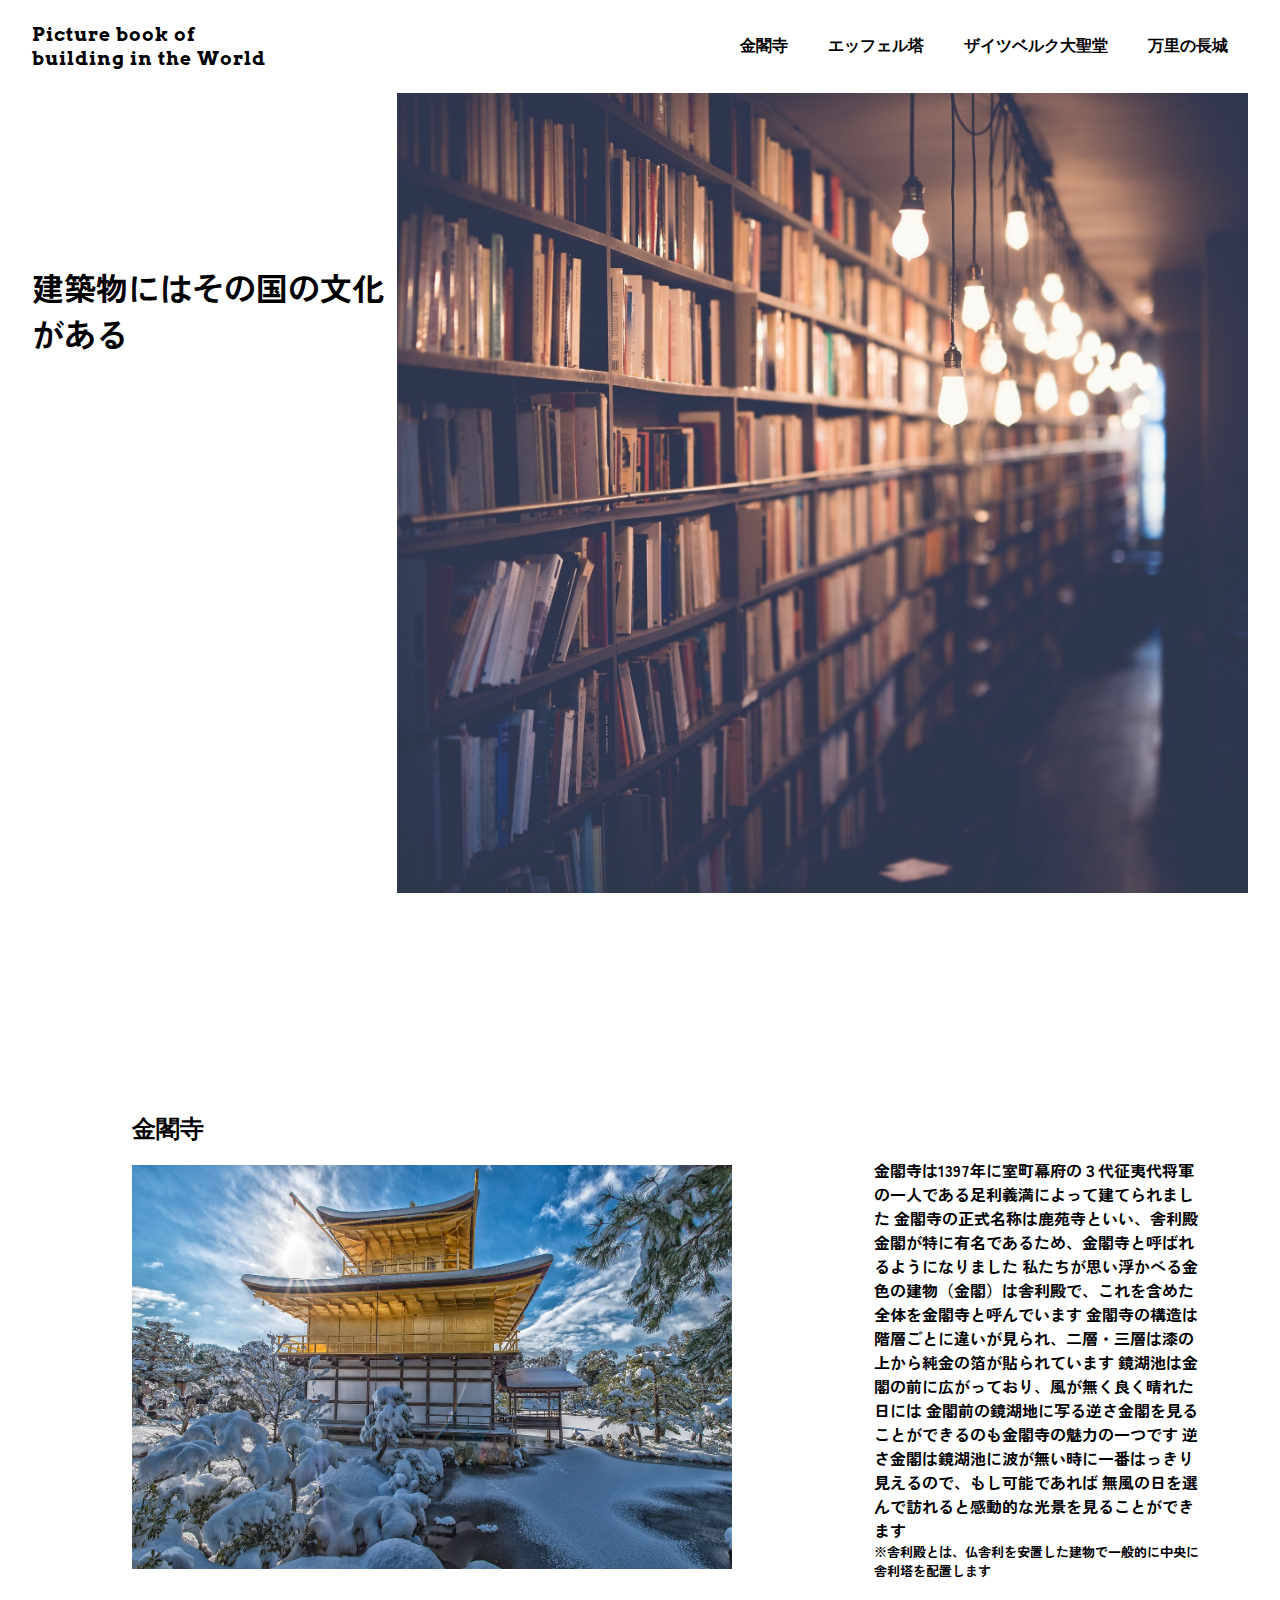
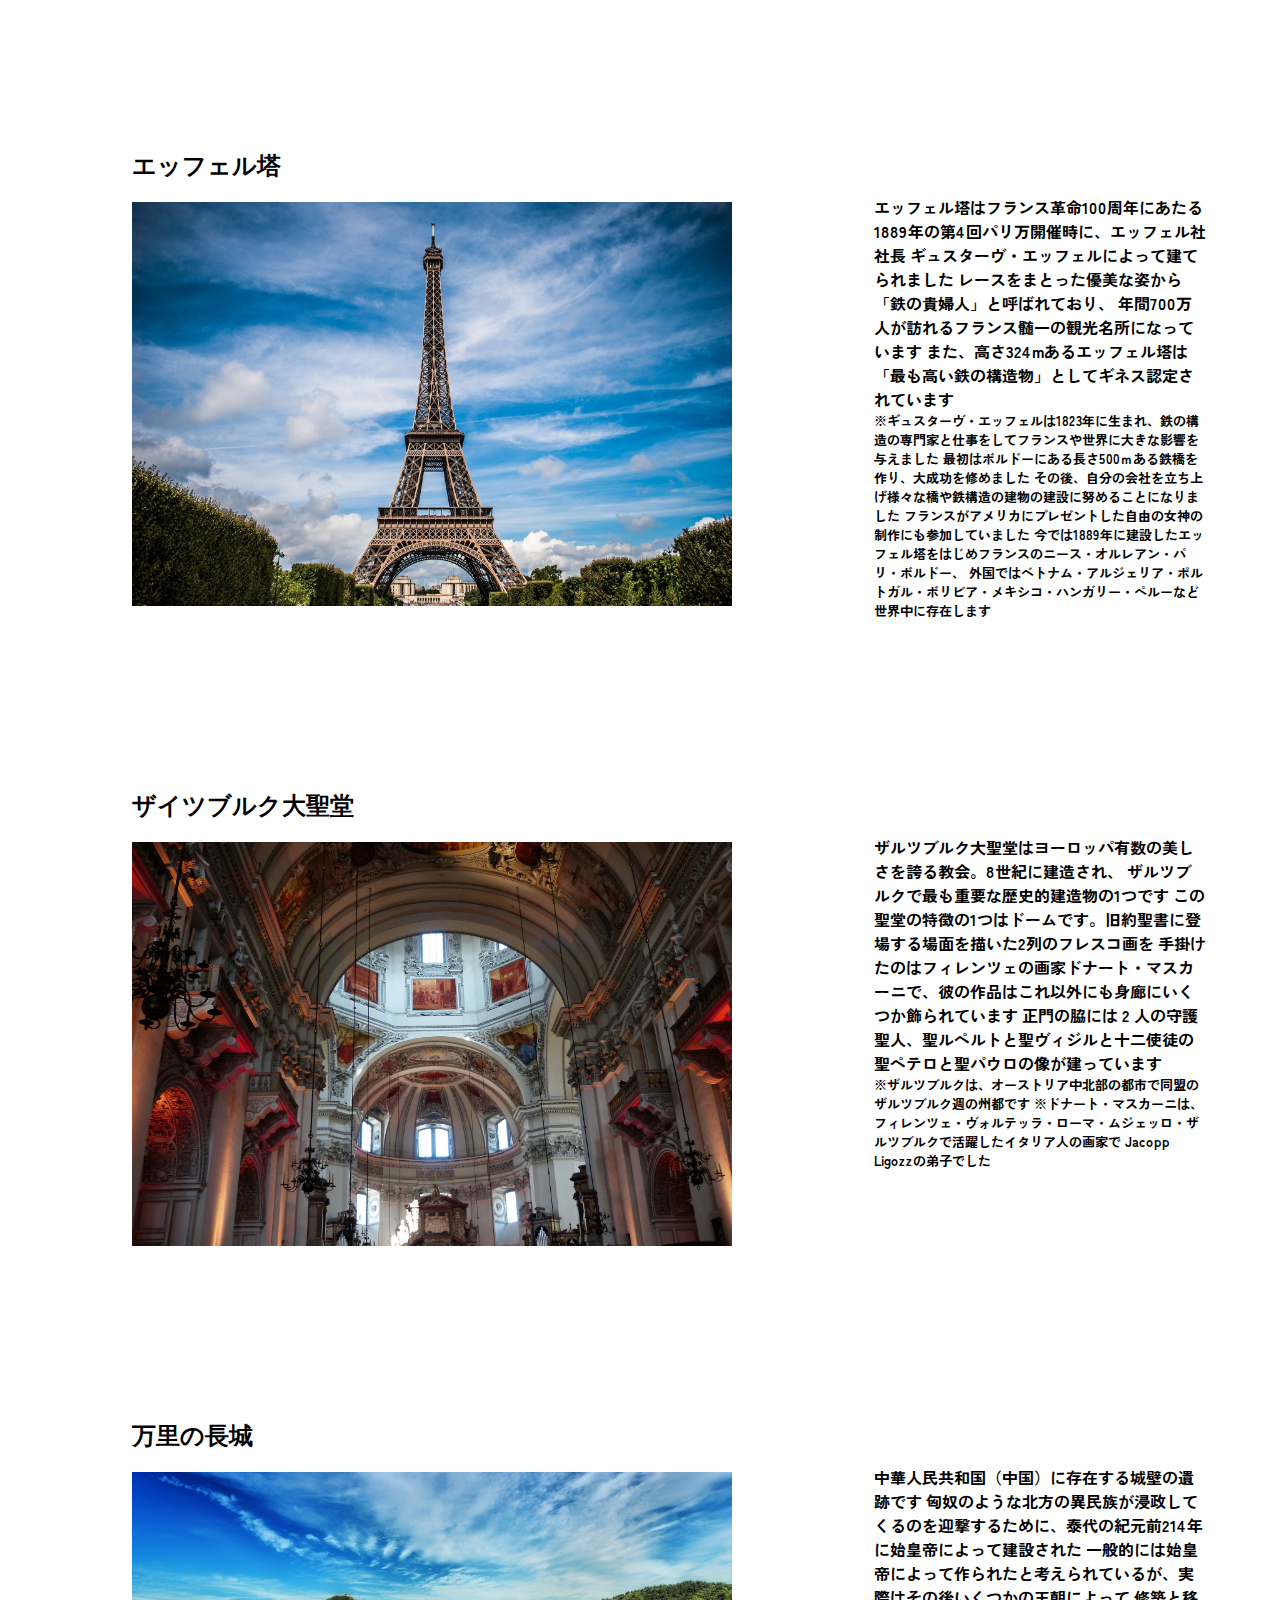
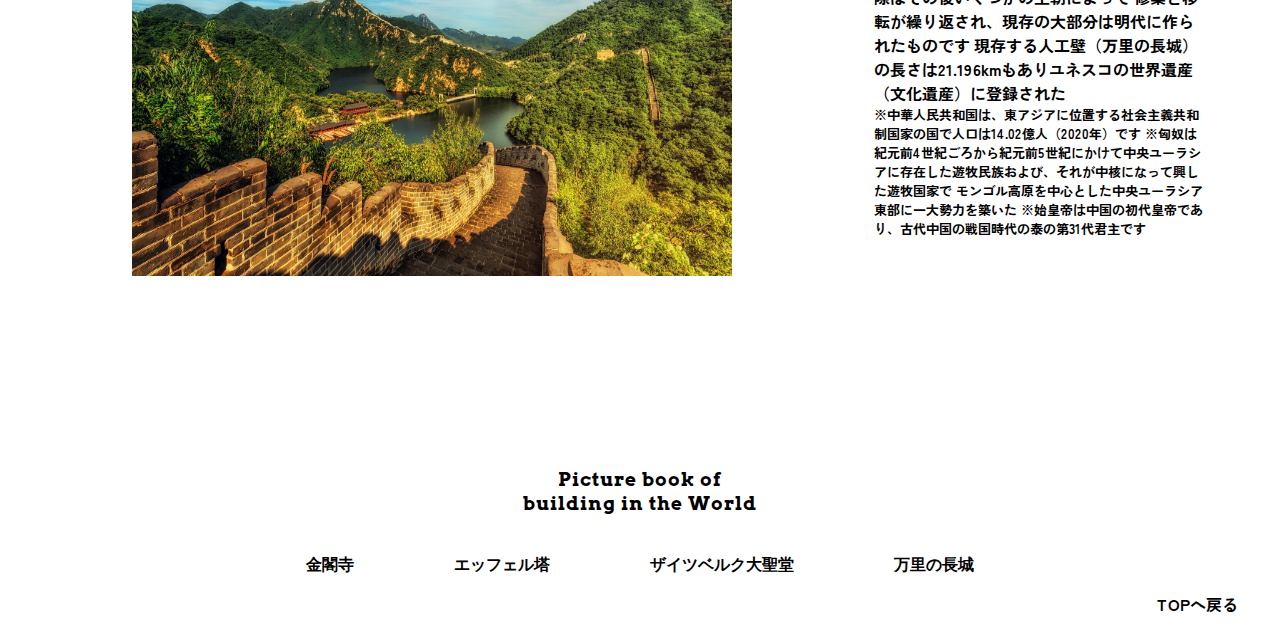
==== commit 96c78068: "レスポンシブ対応のための記述を追加しました" ====
--- a/world-photo.html
+++ b/world-photo.html
@@ -3,7 +3,7 @@
 <head>
 	<meta charset="UTF-8">
 	<meta http-equiv="X-UA-Compatible" content="IE=edge">
-	<meta name="viewport" content="width=device-width, initial-scale=1.0">
+	<meta name="viewport" content="width=device-width, initial-scale=1.0, mininum-scale=1.0">
 	<link href="https://fonts.googleapis.com/css2?family=Arvo&display=swap" rel="stylesheet">
 	<link href="https://fonts.googleapis.com/css2?family=Zen+Kaku+Gothic+Antique:wght@300&display=swap" rel="stylesheet">
 	<link rel="stylesheet" href="./world-photo.css">	
--- a/world-photo.css
+++ b/world-photo.css
@@ -11,19 +11,48 @@
 	justify-content: space-between;
 	align-items: center;
 }
+@media screen and(max-width:479px){
+	.header{
+		display: none;	
+	}
+}
 .header h3{
 	font-family: 'Arvo', serif;	
 	letter-spacing: 1px;
 	user-select: none;
 }
+@media screen and(max-width:479px){
+	.header h3{
+		font-size: 12px;
+		font-family: 'Arvo', serif;	
+		font-weight: lighter;
+		text-align: center;
+		margin: 10px;
+	}
+}
 .header ul{
 	display: flex;
 	list-style: none;
 }
+@media screen and(max-width:479px){
+	.header ul{
+		display: flex;
+		justify-content: space-around;
+		list-style: none;
+		padding: 0;
+		margin: 0;
+	}
+}
 .header li{
 	font-family: 'Arvo', serif;	
 	font-weight: bold;
 	padding: 20px;
+}
+@media screen and(max-width:479px){
+	.header li{
+		font-size: 6px;
+		padding: 5px;
+	}
 }
 .header a{
 	color: #000;
@@ -41,40 +70,82 @@
 	justify-content: space-between;
 	padding-bottom: 200px;
 }
+@media screen and(max-width:479px){
+	.home{
+		display: none;
+		padding: 0;
+	}
+}
 .home h1{
 	font-family: 'Zen Kaku Gothic Antique', sans-serif;
 	padding-top: 150px;
 	user-select: none;
 }
+@media screen and(max-width:479px){
+	.home h1{
+		font-size: 11px;
+		font-family: 'Zen Kaku Gothic Antique', sans-serif;
+		text-align: center;
+		margin: 8px 0;
+	}
+}
 .home img{
 	width: 70%;
 	height: 800px;
 }
+@media screen and(max-width:479px){
+	.home img{
+		width: 320px;
+		height: 200px;
+	}
+}
 .main{
 	display: flex;
 	justify-content: center;
 	padding-bottom: 150px;
 }
+@media screen and(max-width:479px){
+	.main{
+		display: none;
+		padding: 50px 0;
+	}
+}
 .main-content{
 	padding: 0 100px;
 }
+@media screen and(max-width:479px){
+	.main-content{
+		padding: auto;
+	}
+}
 .main-content h2{
 	font-family: 'Arvo', serif;	
-	font-weight: lighter;
-	user-select: none;
+	user-select: none;
+}
+@media screen and(max-width:479px){
+	.main-content h2{
+		font-size: 13px;
+		font-family: 'Arvo', serif;	
+		margin: 10px 0;
+	}
 }
 .main-content img{
 	width: 600px;
 	height: 404px;
-	animation: fadeIn 3s ease 0s 1 normal;
-	-webkit-animation: fadeIn 3s ease 0s 1 normal;
-}
-@keyframes fadeIn{
-	0% {opacity: 0}
-	100% {opacity: 1}
+}
+@media screen and(max-width:479px){
+	.main-content img{
+		width: 320px;
+		height: 200px;
+	}
 }
 .explanation{
 	padding-top: 65px;
+}
+@media screen and(max-width:479px){
+	.explanation{
+		padding: auto;
+	}
 }
 .explanation p{
 	width: 80%;
@@ -83,13 +154,23 @@
 	font-weight: bold;
 	user-select: none;
 }
+@media screen and(max-width:479px){
+	.explanation p{
+		font-size: 13px;
+		font-family: 'Zen Kaku Gothic Antique', sans-serif;
+		font-weight: bold;
+		user-select: none;
+	}
+}
 .explanation .detail-explanation{
 	font-size: 13px;
-	font-family: 'Zen Kaku Gothic Antique', sans-serif;
-	font-weight: bold;
+}
+@media screen and(max-width:479px){
+	.explanation .detail-explanation{
+		font-size: 9px;
+	}
 }
 .footer{
-	width: 100%;
 	height: 150px;
 }
 .footer h3{
@@ -99,18 +180,39 @@
 	letter-spacing: 1px;
 	user-select: none;
 }
+@media screen and(max-width:479px){
+	.footer h3{
+		font-size: 12px;
+		text-align: center;
+	}
+}
 .footer ul{
 	list-style: none;
 	display: flex;
 	justify-content: center;
 	padding: 0;
 }
+@media screen and(max-width:479px){
+	.footer ul{
+		display: flex;
+		justify-content: space-around;
+		list-style: none;
+		padding: 0;
+		margin: 0;
+	}
+}
 .footer li{
 	font-family: 'Arvo', serif;	
 	font-weight: bold;
 	text-align: center;	
 	padding: 0 50px;
 	user-select: none;
+}
+@media screen and(max-width:479px){
+	.footer li{
+		font-size: 8px;
+		padding: 5px;
+	}
 }
 .top-link{
 	text-align: right;
